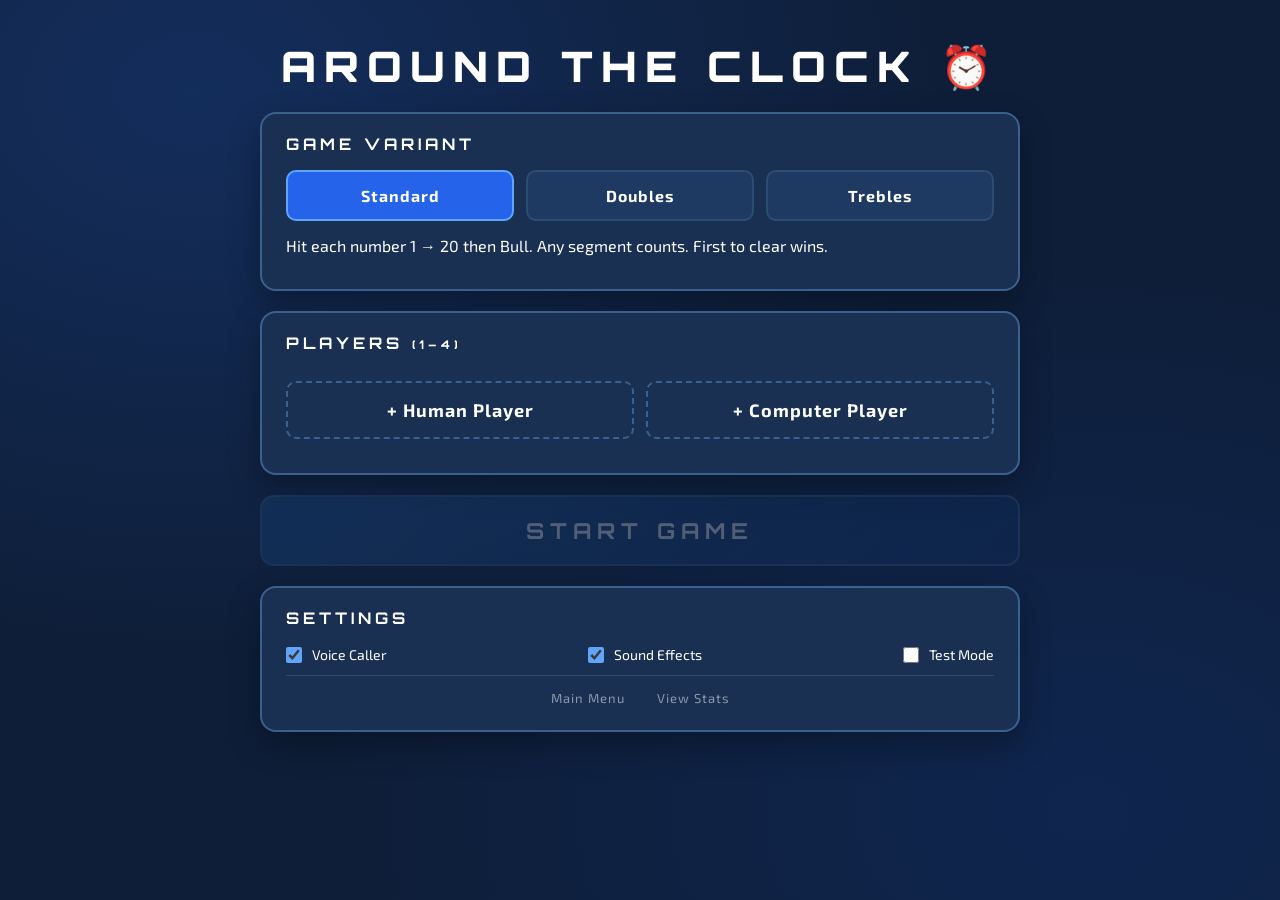
==== games/around-the-clock.html @ b49668da "Adjusting Cricket" ====
<!DOCTYPE html>
<html lang="en">
<head>
<meta charset="UTF-8">
<meta name="viewport" content="width=device-width, initial-scale=1.0">
<title>Around the Clock — Autodarts</title>
<link rel="icon" href="data:image/svg+xml,<svg xmlns=%22http://www.w3.org/2000/svg%22 viewBox=%220 0 100 100%22><text y=%22.9em%22 font-size=%2290%22>⏰</text></svg>">
<link href="https://fonts.googleapis.com/css2?family=Orbitron:wght@400;700;900&family=Exo+2:wght@300;400;600;700;900&family=Share+Tech+Mono&display=swap" rel="stylesheet">
<link rel="stylesheet" href="../assets/css/game.css">
<script src="../assets/js/autodarts.js"></script>
<script src="../assets/js/utils.js"></script>
<script src="../assets/js/bots.js"></script>
<link rel="stylesheet" href="../assets/css/aroundtheclock.css">
</head>
<body>

<!-- SETUP -->
<div id="setup" class="screen active">
  <div class="setup-title">AROUND THE CLOCK <span>⏰</span></div>

  <div class="setup-card">
    <h3>Game Variant</h3>
    <div class="variant-grid">
      <button class="variant-btn sel" data-v="standard" onclick="selectVariant('standard',this)">Standard</button>
      <button class="variant-btn" data-v="doubles" onclick="selectVariant('doubles',this)">Doubles</button>
      <button class="variant-btn" data-v="trebles" onclick="selectVariant('trebles',this)">Trebles</button>
    </div>
    <div class="variant-desc" id="variant-desc">Hit each number 1 → 20 then Bull. Any segment counts. First to clear wins.</div>
  </div>

  <div class="setup-card">
    <h3>Players <span style="color:var(--muted);font-size:12px;">(1–4)</span></h3>
    <div id="player-list"></div>
    <div class="add-btns">
      <button class="add-btn" onclick="openHumanModal()">+ Human Player</button>
      <button class="add-btn" onclick="openCpuModal()">+ Computer Player</button>
    </div>
    <div id="recent-players" class="recent-players"></div>
  </div>

  <button class="start-btn" id="start-btn" onclick="startGame()" disabled>START GAME</button>

  <div class="setup-card">
    <h3>Settings</h3>
    <div class="settings-grid">
      <label class="setting-row">
        <input type="checkbox" id="voice-toggle" onchange="setVoiceEnabled(this.checked)" checked>
        <span>Voice Caller</span>
      </label>
      <label class="setting-row">
        <input type="checkbox" id="sfx-toggle" onchange="setSfxEnabled(this.checked)" checked>
        <span>Sound Effects</span>
      </label>
      <label class="setting-row">
        <input type="checkbox" id="test-mode-toggle" onchange="setTestMode(this.checked)">
        <span>Test Mode</span>
      </label>
    </div>
    <div class="setting-actions">
      <button class="setting-action-btn" onclick="window.location.href='../index.html'">Main Menu</button>
      <button class="setting-action-btn" onclick="showStatsModal()">View Stats</button>
    </div>
  </div>
</div>

<!-- CPU MODAL -->
<div id="cpu-modal" class="modal-overlay">
  <div class="cpu-modal-box">
    <h2>SELECT OPPONENT</h2>
    <div class="cpu-grid" id="cpu-grid"></div>
    <button class="cpu-modal-cancel" onclick="closeCpuModal()">Cancel</button>
  </div>
</div>

<!-- HUMAN MODAL -->
<div id="human-modal" class="modal-overlay">
  <div class="cpu-modal-box" style="width:min(420px,96vw);">
    <h2>ADD HUMAN PLAYER</h2>
    <input type="text" id="new-human-name" class="modal-input" placeholder="Enter Name" maxlength="14">
    <select id="new-human-flag" class="modal-input" style="cursor:pointer;">
      <option value="sco" selected>Scotland</option>
      <option value="eng">England</option>
      <option value="wal">Wales</option>
      <option value="ned">Netherlands</option>
    </select>
    <div style="display:flex;gap:14px;margin-top:10px;">
      <button class="win-btn win-btn-primary" onclick="confirmAddHuman()">ADD PLAYER</button>
      <button class="win-btn" onclick="closeHumanModal()">CANCEL</button>
    </div>
  </div>
</div>

<!-- GAME -->
<div id="game" class="screen">
  <div id="atc-board">
    <div class="atc-tiles" id="atc-tiles"></div>
  </div>

  <div id="side-panel">
    <div>
      <div class="panel-label">Current Turn</div>
      <div class="turn-info">
        <div class="turn-player" id="turn-player-name">—</div>
        <div class="turn-sub" id="turn-sub">Throw your darts</div>
      </div>
    </div>

    <div>
      <div class="panel-label">Darts</div>
      <div class="dart-slots" id="dart-slots">
        <div class="dart-slot" id="ds0"><div class="dart-slot-label">1ST</div><div class="dart-slot-val">—</div></div>
        <div class="dart-slot" id="ds1"><div class="dart-slot-label">2ND</div><div class="dart-slot-val">—</div></div>
        <div class="dart-slot" id="ds2"><div class="dart-slot-label">3RD</div><div class="dart-slot-val">—</div></div>
      </div>
    </div>

    <div>
      <div class="panel-label">Aim For</div>
      <div class="target-box">
        <div class="target-label">TARGET</div>
        <div class="target-val" id="target-val">1</div>
      </div>
    </div>

    <div>
      <div class="panel-label">Round</div>
      <div class="round-box">
        <div class="round-num" id="round-num">1</div>
        <div class="round-sub">ROUND</div>
      </div>
    </div>

    <div class="variant-badge" id="game-variant-badge">STANDARD</div>

    <div>
      <div class="panel-label">Manual Input</div>
      <div class="keypad-wrap">
        <div class="keypad-row">
          <button class="kp-btn" onclick="manualDart(1)">1</button>
          <button class="kp-btn" onclick="manualDart(2)">2</button>
          <button class="kp-btn" onclick="manualDart(3)">3</button>
          <button class="kp-btn" onclick="manualDart(4)">4</button>
          <button class="kp-btn" onclick="manualDart(5)">5</button>
        </div>
        <div class="keypad-row">
          <button class="kp-btn" onclick="manualDart(6)">6</button>
          <button class="kp-btn" onclick="manualDart(7)">7</button>
          <button class="kp-btn" onclick="manualDart(8)">8</button>
          <button class="kp-btn" onclick="manualDart(9)">9</button>
          <button class="kp-btn" onclick="manualDart(10)">10</button>
        </div>
        <div class="keypad-row">
          <button class="kp-btn" onclick="manualDart(11)">11</button>
          <button class="kp-btn" onclick="manualDart(12)">12</button>
          <button class="kp-btn" onclick="manualDart(13)">13</button>
          <button class="kp-btn" onclick="manualDart(14)">14</button>
          <button class="kp-btn" onclick="manualDart(15)">15</button>
        </div>
        <div class="keypad-row">
          <button class="kp-btn" onclick="manualDart(16)">16</button>
          <button class="kp-btn" onclick="manualDart(17)">17</button>
          <button class="kp-btn" onclick="manualDart(18)">18</button>
          <button class="kp-btn" onclick="manualDart(19)">19</button>
          <button class="kp-btn" onclick="manualDart(20)">20</button>
        </div>
        <div class="keypad-row">
          <button class="kp-btn" onclick="manualDart(25)" style="flex:2;">BULL</button>
          <button class="kp-btn kp-miss" onclick="manualDart(0)">MISS</button>
          <button class="kp-btn kp-undo" onclick="undoLastDart()">UNDO</button>
        </div>
        <div class="keypad-row">
          <button class="kp-btn kp-mod" id="mod-double" onclick="toggleKeypadMod(2)">DOUBLE</button>
          <button class="kp-btn kp-mod" id="mod-treble" onclick="toggleKeypadMod(3)">TREBLE</button>
        </div>
      </div>
    </div>

    <div class="game-ws">
      <div class="ws-dot" id="game-ws-dot"></div>
      <div class="ws-label" id="game-ws-label">Not Connected</div>
    </div>
    <button class="end-btn" id="next-player-btn" onclick="advanceTurn()" style="display:none;border-color:var(--green);color:var(--green);">NEXT PLAYER →</button>
    <button class="end-btn" onclick="showLog()" style="margin-bottom:8px;border-color:var(--amber);color:var(--amber);">Show Throw Log</button>
    <button class="end-btn" onclick="endGame()">End Game</button>
  </div>
</div>

<!-- WINNER -->
<div id="winner" class="screen">
  <div class="winner-layout">
    <div class="win-card" style="width:100%;">
      <div class="win-trophy">🏆</div>
      <div class="win-label">WINNER</div>
      <div class="win-name" id="win-name">—</div>
      <div class="win-score" id="win-details">—</div>
    </div>
    <div id="win-others"></div>

    <div class="setup-card" style="width:100%;margin-top:4px;">
      <h3>Next Match Roster</h3>
      <div id="player-list-winner"></div>
      <div class="add-btns">
        <button class="add-btn" onclick="openHumanModal()">+ Human Player</button>
        <button class="add-btn" onclick="openCpuModal()">+ Computer Player</button>
      </div>
      <div id="recent-players-winner" class="recent-players"></div>
    </div>

    <div id="cpu-auto-msg" style="display:none;text-align:center;color:var(--muted);font-family:'Share Tech Mono',monospace;font-size:13px;padding:4px 0;"></div>
    <div class="win-buttons">
      <button class="win-btn win-btn-primary" id="next-leg-btn" onclick="nextLeg()" style="font-size:18px;padding:20px;">PLAY NEXT LEG</button>
      <button class="win-btn" id="cpu-stop-btn" onclick="stopCpuAuto()" style="display:none;border-color:var(--amber);color:var(--amber);">STOP AUTO</button>
      <button class="win-btn win-btn-danger" onclick="goToMenu()">MENU</button>
    </div>
  </div>
</div>

<!-- LOG MODAL -->
<div id="log-modal" style="display:none;position:fixed;inset:0;background:rgba(0,0,0,.85);z-index:999;align-items:center;justify-content:center;flex-direction:column;padding:20px;backdrop-filter:blur(4px);">
  <h2 style="color:var(--blue);font-family:'Orbitron',monospace;margin-bottom:16px;">Raw Throw Log</h2>
  <textarea id="log-output" style="width:min(800px,90%);height:60vh;background:var(--bg2);color:var(--green);font-family:'Share Tech Mono',monospace;padding:16px;border:2px solid var(--border2);border-radius:12px;outline:none;resize:none;"></textarea>
  <div style="display:flex;gap:14px;margin-top:20px;">
    <button class="win-btn win-btn-primary" onclick="copyLog()">Copy to Clipboard</button>
    <button class="win-btn" onclick="closeLog()">Close</button>
  </div>
</div>

<!-- STATS MODAL -->
<div id="stats-modal" class="modal-overlay" style="display:none;">
  <div class="stats-modal-box">
    <h2>PLAYER STATS</h2>
    <div id="stats-content"></div>
    <div style="display:flex;gap:12px;margin-top:20px;justify-content:center;">
      <button class="win-btn" onclick="closeStatsModal()">CLOSE</button>
    </div>
  </div>
</div>

<div id="confetti"></div>
<div id="announce"></div>
<script src="../assets/js/aroundtheclock.js"></script>
</body>
</html>
---- assets/css/game.css ----
/* game.css — Shared CSS for all DartBot games */

/* ── RESET ────────────────────────────────────────────────── */
*, *::before, *::after { box-sizing: border-box; margin: 0; padding: 0; }

/* ── THEME ────────────────────────────────────────────────── */
:root {
  --bg:#0e1e38;
  --bg2:#122540;
  --surface:#1a3052;
  --surface2:#1f3a62;
  --border:#2c4d72;
  --border2:#3a618e;
  --gold:#fcd34d;
  --gold-dim:#b45309;
  --text:#ffffff;
  --muted:#ffffff;
  --green:#34d399;
  --green2:#059669;
  --green3:#022c20;
  --red:#f87171;
  --red2:#991b1b;
  --amber:#fbbf24;
  --blue:#60a5fa;
  --blue2:#2563eb;
  --white:#ffffff;
  --cyan:#22d3ee;
}

body {
  background: var(--bg);
  background-image:
    radial-gradient(ellipse at 15% 10%, rgba(40,100,220,.22) 0%, transparent 50%),
    radial-gradient(ellipse at 85% 90%, rgba(20,70,180,.18) 0%, transparent 50%);
  color: var(--text);
  font-family: 'Exo 2', sans-serif;
  height: 100vh;
  overflow: hidden;
  user-select: none;
}

/* ── SCREEN SYSTEM ────────────────────────────────────────── */
.screen { display: none; width: 100vw; height: 100vh; }
.screen.active { display: flex; }

/* ── SCROLLBAR ────────────────────────────────────────────── */
::-webkit-scrollbar { width: 4px; }
::-webkit-scrollbar-thumb { background: rgba(255,255,255,.15); border-radius: 2px; }

/* ── SETUP SCREEN ─────────────────────────────────────────── */
#setup {
  flex-direction: column;
  align-items: center;
  justify-content: flex-start;
  padding: 32px 24px;
  overflow-y: auto;
  gap: 20px;
}
.setup-title {
  font-family: 'Orbitron', monospace;
  font-size: 42px; font-weight: 900;
  color: #fff;
  letter-spacing: 8px;
  flex-shrink: 0;
  padding-top: 8px;
}
.setup-title span { color: #fff; }

.setup-card {
  width: 100%; max-width: 760px;
  background: var(--surface);
  border: 2px solid var(--border2);
  border-radius: 16px;
  padding: 20px 24px;
  flex-shrink: 0;
  box-shadow: 0 12px 32px rgba(0,0,0,0.3);
}
.setup-card h3 {
  font-family: 'Orbitron', monospace;
  font-size: 16px; letter-spacing: 4px;
  color: #fff;
  text-transform: uppercase;
  margin-bottom: 16px;
}

/* ── VARIANT / RULES SELECTOR ─────────────────────────────── */
.variant-grid { display: flex; gap: 12px; flex-wrap: wrap; }
.variant-btn {
  flex: 1; min-width: 130px;
  padding: 14px 12px;
  background: var(--surface2);
  border: 2px solid var(--border);
  border-radius: 10px;
  color: var(--muted);
  font-family: 'Exo 2', sans-serif;
  font-size: 16px; font-weight: 700;
  cursor: pointer; transition: all .18s;
  text-align: center; letter-spacing: 1px;
}
.variant-btn:hover { border-color: var(--blue); color: var(--text); }
.variant-btn.sel { background: var(--blue2); border-color: var(--blue); color: var(--white); }
.variant-desc {
  margin-top: 12px; font-size: 16px; color: #fff;
  line-height: 1.6; min-height: 36px;
}

/* ── PLAYERS CARD ─────────────────────────────────────────── */
#player-list { display: flex; flex-direction: column; gap: 10px; }
.player-row {
  display: flex; align-items: center; gap: 14px;
  background: var(--surface2);
  border: 2px solid var(--border);
  border-radius: 10px;
  padding: 10px 16px;
}
.flag-wrap { width: 42px; height: 28px; flex-shrink: 0; display: flex; align-items: center; justify-content: center; }
.player-row-name { font-size: 20px; font-weight: 700; color: var(--text); flex: 1; }
.player-row-badge {
  font-size: 12px; letter-spacing: 2px; font-weight: 800;
  padding: 4px 12px; border-radius: 12px;
}
.badge-human { background: rgba(80,144,224,.15); color: #fff; border: 1px solid rgba(80,144,224,.3); }
.badge-cpu { background: rgba(200,168,75,.15); color: #fff; border: 1px solid rgba(200,168,75,.3); }
.remove-btn {
  background: none; border: none; color: var(--muted); cursor: pointer;
  font-size: 28px; width: 48px; height: 48px;
  display: flex; align-items: center; justify-content: center;
  border-radius: 6px; transition: all .15s;
}
.remove-btn:hover { color: var(--red); background: rgba(224,72,72,.1); }

.add-btns { display: flex; gap: 12px; margin-top: 12px; }
.add-btn {
  flex: 1; padding: 16px;
  background: none; border: 2px dashed var(--border2);
  border-radius: 10px; color: var(--muted);
  font-family: 'Exo 2', sans-serif; font-size: 18px; font-weight: 700;
  cursor: pointer; transition: all .2s; letter-spacing: 1px;
}
.add-btn:hover { border-color: var(--blue); color: var(--blue); }
.add-btn:disabled { opacity: .3; cursor: not-allowed; }

/* ── RECENT PLAYERS ───────────────────────────────────────── */
.recent-players { margin-top: 14px; display: flex; flex-wrap: wrap; align-items: center; gap: 10px; min-height: 0; }
.recent-label { font-size: 13px; letter-spacing: 2px; text-transform: uppercase; color: var(--muted); margin-right: 4px; }
.recent-chip {
  background: var(--surface2); border: 2px solid var(--border2);
  border-radius: 30px; padding: 12px 20px;
  color: var(--text); font-family: 'Exo 2', sans-serif;
  font-size: 16px; font-weight: 700; cursor: pointer;
  transition: all .15s; display: flex; align-items: center; gap: 6px;
}
.recent-chip:hover { border-color: var(--blue); color: var(--blue); }
.chip-stat { font-size: 14px; color: var(--muted); font-weight: 400; }

/* ── MODALS ───────────────────────────────────────────────── */
.modal-overlay {
  display: none; position: fixed; inset: 0;
  background: rgba(0,0,0,.85); backdrop-filter: blur(6px);
  z-index: 200; align-items: center; justify-content: center;
}
.modal-overlay.open { display: flex; }
.modal-input {
  width: 100%; background: var(--surface); border: 2px solid var(--border2);
  color: var(--text); font-family: 'Exo 2', sans-serif; font-size: 18px; font-weight: 700;
  padding: 14px; border-radius: 10px; outline: none; margin-bottom: 16px;
}
.modal-input:focus { border-color: var(--blue); }
.cpu-modal-box {
  background: var(--bg2);
  border: 2px solid var(--border2);
  border-radius: 18px; padding: 28px;
  width: min(680px, 96vw); max-height: 85vh; overflow-y: auto;
}
.cpu-modal-box h2 {
  font-family: 'Orbitron', monospace; font-size: 16px;
  letter-spacing: 4px; color: #fff; margin-bottom: 20px;
}
.cpu-grid {
  display: grid;
  grid-template-columns: repeat(auto-fill, minmax(160px, 1fr));
  gap: 14px;
}
.cpu-pick-card {
  background: var(--surface); border: 2px solid var(--border2);
  border-radius: 12px; padding: 18px 14px;
  cursor: pointer; transition: all .18s;
  text-align: center; display: flex; flex-direction: column; align-items: center; gap: 10px;
}
.cpu-pick-card:hover { border-color: var(--gold); transform: translateY(-3px); box-shadow: 0 8px 24px rgba(200,168,75,.2); }
.cpu-pick-name { font-size: 16px; font-weight: 800; color: var(--text); }
.cpu-pick-mpr { font-size: 14px; color: #fff; font-weight: 700; }
.cpu-mpr-bar { width: 90%; height: 6px; background: var(--surface2); border-radius: 3px; overflow: hidden; }
.cpu-mpr-fill { height: 100%; background: linear-gradient(90deg, var(--blue2), var(--blue)); border-radius: 3px; }
.cpu-modal-cancel {
  margin-top: 20px; width: 100%; padding: 12px;
  background: none; border: 2px solid var(--border2);
  border-radius: 10px; color: var(--muted);
  font-family: 'Exo 2', sans-serif; font-size: 15px; font-weight: 700;
  cursor: pointer; transition: all .2s;
}
.cpu-modal-cancel:hover { border-color: var(--red); color: var(--red); }

/* ── START BUTTON ─────────────────────────────────────────── */
.start-btn {
  width: 100%; max-width: 760px;
  padding: 20px;
  background: linear-gradient(135deg, #1e5090, #0f2e60);
  border: 2px solid #93c5fd;
  border-radius: 14px;
  color: var(--white);
  font-family: 'Orbitron', monospace;
  font-size: 22px; letter-spacing: 6px; font-weight: 700;
  cursor: pointer;
  box-shadow: 0 6px 0 #09152a, 0 0 28px rgba(96,165,250,.5), 0 12px 32px rgba(96,165,250,.3);
  transition: all .2s; flex-shrink: 0;
}
.start-btn:hover { transform: translateY(-3px); box-shadow: 0 9px 0 #09152a, 0 0 42px rgba(96,165,250,.65), 0 16px 42px rgba(96,165,250,.4); }
.start-btn:disabled { opacity: .28; cursor: not-allowed; transform: none; box-shadow: none; border-color: var(--border2); }

/* ── SETTINGS CARD ────────────────────────────────────────── */
.settings-grid {
  display: flex; flex-direction: row;
  justify-content: space-between;
  gap: 10px;
}
.setting-row {
  display: flex; align-items: center; gap: 10px;
  cursor: pointer; font-size: 14px; color: var(--muted);
  padding: 2px 0;
}
.setting-row input[type="checkbox"] {
  width: 16px; height: 16px; accent-color: var(--blue);
  cursor: pointer; flex-shrink: 0;
}
.setting-actions {
  display: flex; justify-content: center; gap: 32px;
  margin-top: 10px; padding-top: 10px;
  border-top: 1px solid var(--border);
}
.setting-action-btn {
  background: none; border: none;
  color: var(--muted); opacity: .5;
  font-family: 'Exo 2', sans-serif; font-size: 13px; letter-spacing: 1px;
  cursor: pointer; padding: 4px 0;
  transition: opacity .15s, color .15s;
}
.setting-action-btn:hover { opacity: 1; color: var(--blue); }

/* ── STATS MODAL ──────────────────────────────────────────── */
.stats-modal-box {
  background: var(--surface);
  border: 2px solid var(--border2);
  border-radius: 18px;
  padding: 28px 24px 20px;
  width: min(680px, 96vw);
  max-height: 85vh;
  overflow-y: auto;
  display: flex;
  flex-direction: column;
  gap: 16px;
}
.stats-modal-box h2 {
  font-family: 'Orbitron', monospace;
  color: var(--blue);
  letter-spacing: 4px;
  font-size: 18px;
  text-align: center;
}
.stats-table { width: 100%; border-collapse: collapse; font-size: 14px; }
.stats-table th {
  font-family: 'Orbitron', monospace;
  font-size: 11px; letter-spacing: 2px;
  color: var(--muted); opacity: .7;
  padding: 8px 10px;
  border-bottom: 1px solid var(--border);
  text-align: left;
}
.stats-table td {
  padding: 10px 10px;
  border-bottom: 1px solid rgba(44,77,114,.4);
  color: var(--text);
  vertical-align: middle;
}
.stats-table tbody tr:hover td { background: rgba(96,165,250,.05); }
.stats-rank { color: var(--muted); opacity: .5; font-size: 12px; width: 24px; }
.stats-name { font-weight: 600; display: flex; align-items: center; gap: 8px; }
.stats-mpr { font-family: 'Share Tech Mono', monospace; color: var(--gold); font-size: 15px; font-weight: 700; }
.stats-empty { color: var(--muted); opacity: .6; text-align: center; padding: 32px 0; font-size: 14px; }

/* ── WS STATUS ────────────────────────────────────────────── */
.ws-row { display: flex; align-items: center; gap: 10px; }
.ws-dot { width: 12px; height: 12px; border-radius: 50%; background: #222; transition: background .3s; flex-shrink: 0; }
.ws-dot.on { background: var(--cyan); box-shadow: 0 0 12px var(--cyan); }
.ws-label { font-size: 14px; color: var(--muted); }

/* ── WINNER SCREEN ────────────────────────────────────────── */
#winner { flex-direction: column; align-items: center; justify-content: center; gap: 24px; }
.winner-layout {
  display: flex; flex-direction: column; align-items: center;
  gap: 16px; max-width: 760px; width: 92%; padding: 24px;
  overflow-y: auto; max-height: 100vh;
}
.win-card {
  background: var(--surface); border: 2px solid var(--gold);
  border-radius: 24px; padding: 56px 64px; text-align: center;
  animation: winPop .5s cubic-bezier(.34,1.56,.64,1);
  box-shadow: 0 0 80px rgba(200,168,75,.25);
}
@keyframes winPop { from { transform: scale(.6); opacity: 0; } to { transform: scale(1); opacity: 1; } }
.win-trophy { font-size: 72px; margin-bottom: 16px; }
.win-label { font-family: 'Orbitron', monospace; font-size: 16px; letter-spacing: 6px; color: #fff; margin-bottom: 12px; }
.win-name { font-family: 'Orbitron', monospace; font-size: 48px; font-weight: 900; color: #fff; }
.win-score { font-family: 'Share Tech Mono', monospace; font-size: 18px; color: #fff; margin-top: 12px; }
#win-others { display: flex; flex-wrap: wrap; gap: 14px; justify-content: center; width: 100%; }
.win-other-card {
  background: var(--surface); border: 2px solid var(--border2);
  border-radius: 14px; padding: 16px 20px; text-align: center;
  flex: 1; min-width: 140px;
}
.win-other-name { font-size: 18px; font-weight: 700; color: var(--text); }
.win-other-score { font-size: 16px; color: #fff; margin-top: 6px; }
.win-buttons { display: flex; gap: 14px; flex-wrap: wrap; justify-content: center; width: 100%; }
.win-btn {
  flex: 1; min-width: 160px;
  padding: 16px 20px;
  background: var(--surface); border: 2px solid var(--border2);
  border-radius: 12px; color: var(--text);
  font-family: 'Orbitron', monospace; font-size: 14px; letter-spacing: 3px;
  cursor: pointer; transition: all .2s;
}
.win-btn:hover { border-color: var(--blue); color: var(--blue); }
.win-btn-primary { background: linear-gradient(135deg, #1e5090, #0f2e60); border-color: var(--blue); color: var(--white); }
.win-btn-primary:hover { transform: translateY(-3px); box-shadow: 0 8px 24px rgba(96,165,250,.35); }
.win-btn-danger:hover { border-color: var(--red); color: var(--red); }
.cpu-modal-cancel:hover { border-color: var(--red); color: var(--red); }

/* ── ANNOUNCE OVERLAY ─────────────────────────────────────── */
#announce {
  position: fixed; top: 50%; left: 50%;
  transform: translate(-50%, -50%);
  z-index: 300; pointer-events: none;
  font-family: 'Orbitron', monospace; font-weight: 900;
  font-size: 80px; line-height: 1;
  text-align: center;
  opacity: 0; transition: opacity .2s;
  text-shadow: 0 0 60px currentColor;
}
#announce.show { opacity: 1; }

/* ── CONFETTI ─────────────────────────────────────────────── */
#confetti { position: fixed; inset: 0; pointer-events: none; z-index: 50; }
.cf { position: absolute; top: -20px; animation: cfall linear infinite; }
@keyframes cfall {
  0%   { transform: translateY(0)     rotate(0deg);   opacity: 1; }
  100% { transform: translateY(110vh) rotate(720deg); opacity: 0; }
}

/* ── BROADCAST EVENT OVERLAY ──────────────────────────────── */
#broadcast-event {
  position: fixed; left: 50%; top: 50%;
  transform: translate(-50%, -50%) scale(.82);
  z-index: 320; pointer-events: none;
  width: min(940px, 88vw); min-height: 220px;
  display: flex; flex-direction: column; align-items: center; justify-content: center;
  padding: 28px 42px; opacity: 0; color: #fff; text-align: center;
  font-family: 'Orbitron', monospace;
  border-top: 4px solid transparent; border-bottom: 4px solid transparent;
  background: linear-gradient(90deg, transparent, rgba(10,24,45,.92) 16%, rgba(10,24,45,.97) 84%, transparent);
  text-shadow: 0 0 34px currentColor;
  transition: opacity .15s ease, transform .28s cubic-bezier(.175,.885,.32,1.275);
}
#broadcast-event.show { opacity: 1; transform: translate(-50%, -50%) scale(1); }
#broadcast-event.score { color: var(--gold); border-color: rgba(252,211,77,.8); }
#broadcast-event.open, #broadcast-event.close { color: var(--green); border-color: rgba(52,211,153,.85); }
#broadcast-event.dead, #broadcast-event.miss { color: var(--red); border-color: rgba(248,113,113,.72); }
.be-kicker { font-size: 18px; font-weight: 700; letter-spacing: 7px; text-transform: uppercase; margin-bottom: 12px; opacity: .92; }
.be-main { font-size: clamp(64px,9vw,140px); font-weight: 900; line-height: .95; letter-spacing: 2px; max-width: 100%; overflow-wrap: anywhere; }
.be-sub { margin-top: 16px; font-family: 'Exo 2', sans-serif; font-size: clamp(24px,3vw,44px); font-weight: 900; letter-spacing: 1px; color: #fff; text-shadow: 0 0 24px rgba(255,255,255,.55); }
---- assets/css/aroundtheclock.css ----
/* aroundtheclock.css — game-screen styles */
/* Setup, modals, winner screen, shared UI: see game.css */

#game { flex-direction: row; height: 100vh; overflow: hidden; }

/* ── BOARD ────────────────────────────────────────────────── */
#atc-board {
  flex: 1;
  display: flex; flex-direction: column;
  padding: 16px;
  overflow: hidden;
  min-width: 0;
}

.atc-tiles {
  display: grid;
  gap: 14px;
  flex: 1;
  min-height: 0;
}
.atc-tiles.players-1 { grid-template-columns: 1fr; }
.atc-tiles.players-2 { grid-template-columns: 1fr 1fr; }
.atc-tiles.players-3 { grid-template-columns: 1fr 1fr 1fr; }
.atc-tiles.players-4 { grid-template-columns: 1fr 1fr; grid-template-rows: 1fr 1fr; }

.atc-tile {
  background: var(--surface);
  border: 2px solid var(--border);
  border-radius: 16px;
  padding: 18px 20px;
  display: flex; flex-direction: column;
  gap: 12px;
  position: relative;
  transition: all .25s;
  overflow: hidden;
  min-height: 0;
}
.atc-tile.active {
  border-color: var(--blue);
  background: rgba(96,165,250,.06);
  box-shadow: 0 0 32px rgba(96,165,250,.18);
}
.atc-tile.winner {
  border-color: var(--gold);
  background: rgba(252,211,77,.08);
  box-shadow: 0 0 36px rgba(252,211,77,.25);
}

.atc-tile-header {
  display: flex; align-items: center; gap: 10px;
  flex-shrink: 0;
}
.atc-tile-flag { width: 36px; height: 24px; flex-shrink: 0; display: flex; align-items: center; justify-content: center; }
.atc-tile-name {
  font-family: 'Orbitron', monospace;
  font-size: 18px; font-weight: 800;
  color: #fff; flex: 1;
  letter-spacing: 1px;
  white-space: nowrap; overflow: hidden; text-overflow: ellipsis;
}
.atc-tile-stats {
  font-family: 'Share Tech Mono', monospace;
  font-size: 12px; color: var(--muted);
  letter-spacing: 1px;
}

.atc-target-display {
  display: flex; flex-direction: column;
  align-items: center; justify-content: center;
  flex: 1; min-height: 0;
  text-align: center;
  gap: 4px;
}
.atc-target-label {
  font-size: 11px; letter-spacing: 4px;
  color: var(--muted);
  text-transform: uppercase;
}
.atc-target-num {
  font-family: 'Orbitron', monospace;
  font-size: clamp(48px, 9vw, 120px);
  font-weight: 900;
  line-height: .95;
  color: #fff;
  transition: color .25s, text-shadow .25s;
}
.atc-tile.active .atc-target-num {
  color: var(--blue);
  text-shadow: 0 0 40px rgba(96,165,250,.6);
}
.atc-tile.winner .atc-target-num {
  color: var(--gold);
}
.atc-target-num.bull-target {
  color: var(--gold);
  text-shadow: 0 0 40px rgba(252,211,77,.6);
}
.atc-target-num.advanced {
  animation: targetPop .45s cubic-bezier(.34,1.56,.64,1);
}
@keyframes targetPop {
  0%   { transform: scale(.5);  opacity: 0; }
  60%  { transform: scale(1.15); opacity: 1; }
  100% { transform: scale(1);   opacity: 1; }
}

.atc-progress {
  display: grid;
  grid-template-columns: repeat(21, 1fr);
  gap: 3px;
  flex-shrink: 0;
}
.atc-progress-cell {
  aspect-ratio: 1;
  background: var(--surface2);
  border: 1px solid var(--border);
  border-radius: 3px;
  display: flex; align-items: center; justify-content: center;
  font-family: 'Share Tech Mono', monospace;
  font-size: clamp(8px, .9vw, 11px);
  color: var(--muted);
  opacity: .5;
  transition: all .2s;
}
.atc-progress-cell.cleared {
  background: rgba(52,211,153,.18);
  border-color: rgba(52,211,153,.6);
  color: var(--green);
  opacity: 1;
}
.atc-progress-cell.current {
  background: rgba(96,165,250,.24);
  border-color: var(--blue);
  color: #fff;
  opacity: 1;
  box-shadow: 0 0 12px rgba(96,165,250,.45);
}
.atc-progress-cell.bull { color: var(--gold); }
.atc-progress-cell.bull.cleared {
  background: rgba(252,211,77,.5);
  border-color: var(--gold);
  color: #fff;
}
.atc-progress-cell.bull.current {
  background: rgba(252,211,77,.4);
  border-color: var(--gold);
  color: #fff;
  box-shadow: 0 0 14px rgba(252,211,77,.6);
}

.atc-tile-footer {
  display: flex; justify-content: space-between;
  font-size: 12px;
  color: var(--muted);
  font-family: 'Share Tech Mono', monospace;
  letter-spacing: 1px;
  flex-shrink: 0;
}
.atc-tile-footer .progress-text { color: var(--blue); font-weight: 700; }

.atc-trophy {
  position: absolute;
  top: 12px; right: 12px;
  font-size: 32px;
  filter: drop-shadow(0 0 12px rgba(252,211,77,.7));
  animation: trophyPop .55s cubic-bezier(.34,1.56,.64,1);
}
@keyframes trophyPop {
  0%   { transform: scale(0)   rotate(-30deg); opacity: 0; }
  100% { transform: scale(1)   rotate(0deg);   opacity: 1; }
}

/* ── SIDE PANEL ───────────────────────────────────────────── */
#side-panel {
  width: 260px; flex-shrink: 0;
  background: var(--surface);
  border-left: 2px solid var(--border2);
  display: flex; flex-direction: column;
  padding: 16px; gap: 14px; overflow: hidden;
}
.panel-label {
  font-family: 'Orbitron', monospace;
  font-size: 13px; letter-spacing: 4px; color: var(--muted);
  text-transform: uppercase; margin-bottom: 6px;
}

.dart-slots { display: flex; gap: 8px; flex-direction: column; }
.dart-slot {
  flex: 1; background: var(--surface2);
  border: 2px solid var(--border);
  border-radius: 10px; padding: 10px 6px;
  text-align: center;
  font-family: 'Share Tech Mono', monospace;
  font-size: 16px; color: var(--muted);
  min-height: 50px; display: flex;
  align-items: center; justify-content: space-between;
  transition: all .25s;
}
.dart-slot.hit    { border-color: var(--blue);  color: #fff; background: rgba(96,165,250,.08); }
.dart-slot.scored { border-color: var(--green); color: #fff; background: rgba(52,211,153,.14); }
.dart-slot.miss   { border-color: var(--red2);  color: #fff; }
.dart-slot-label  { font-size: 13px; color: var(--muted); letter-spacing: 2px; }
.dart-slot-val    { font-size: 20px; font-weight: 700; line-height: 1.1; width: 60%; text-align: right; }

.turn-info {
  background: var(--surface2); border: 2px solid var(--border);
  border-radius: 10px; padding: 12px; text-align: center;
}
.turn-player { font-size: 22px; font-weight: 800; color: var(--white); white-space: nowrap; overflow: hidden; text-overflow: ellipsis; }
.turn-player.cpu-turn { color: #fff; }
.turn-sub { font-size: 13px; color: var(--muted); margin-top: 4px; }

.target-box {
  background: rgba(14,35,80,.5);
  border: 2px solid var(--blue2);
  border-radius: 10px; padding: 12px;
  text-align: center;
}
.target-label { font-size: 11px; letter-spacing: 3px; color: var(--muted); }
.target-val {
  font-family: 'Orbitron', monospace;
  font-size: 38px; font-weight: 900;
  color: #fff; margin-top: 4px;
}
.target-val.bull { color: var(--gold); }

.round-box {
  background: var(--surface2); border: 2px solid var(--border);
  border-radius: 10px; padding: 10px; text-align: center;
}
.round-num { font-family: 'Orbitron', monospace; font-size: 36px; font-weight: 900; color: var(--white); }
.round-sub { font-size: 11px; color: var(--muted); letter-spacing: 3px; }

.variant-badge {
  text-align: center;
  font-family: 'Orbitron', monospace; font-size: 11px;
  letter-spacing: 3px; color: var(--muted);
  padding: 7px;
  border: 2px solid var(--border); border-radius: 8px;
}

.keypad-wrap {
  display: flex; flex-direction: column; gap: 5px;
  background: var(--surface2); border: 2px solid var(--border);
  border-radius: 10px; padding: 7px;
}
.keypad-row { display: flex; gap: 5px; }
.kp-btn {
  flex: 1; padding: 6px 0; background: var(--surface);
  border: 2px solid var(--border2); border-radius: 6px;
  color: var(--text); font-family: 'Exo 2', sans-serif;
  font-size: 12px; font-weight: 700; cursor: pointer; transition: all .15s;
}
.kp-btn:hover  { border-color: var(--blue); color: var(--blue); }
.kp-miss       { color: var(--muted); }
.kp-miss:hover { border-color: var(--red); color: var(--red); }
.kp-mod.active { background: var(--blue2); border-color: var(--blue); color: var(--white); }
.kp-undo       { border-color: var(--amber); color: #fff; }
.kp-undo:hover { background: rgba(251,191,36,.1); border-color: var(--amber); }

.end-btn {
  padding: 11px; background: none;
  border: 2px solid var(--border2); border-radius: 10px;
  color: var(--muted); font-family: 'Exo 2', sans-serif;
  font-size: 13px; font-weight: 700; cursor: pointer;
  transition: all .2s; letter-spacing: 1px;
}
.end-btn:hover { border-color: var(--red); color: var(--red); }

.game-ws { display: flex; align-items: center; gap: 8px; margin-top: auto; }
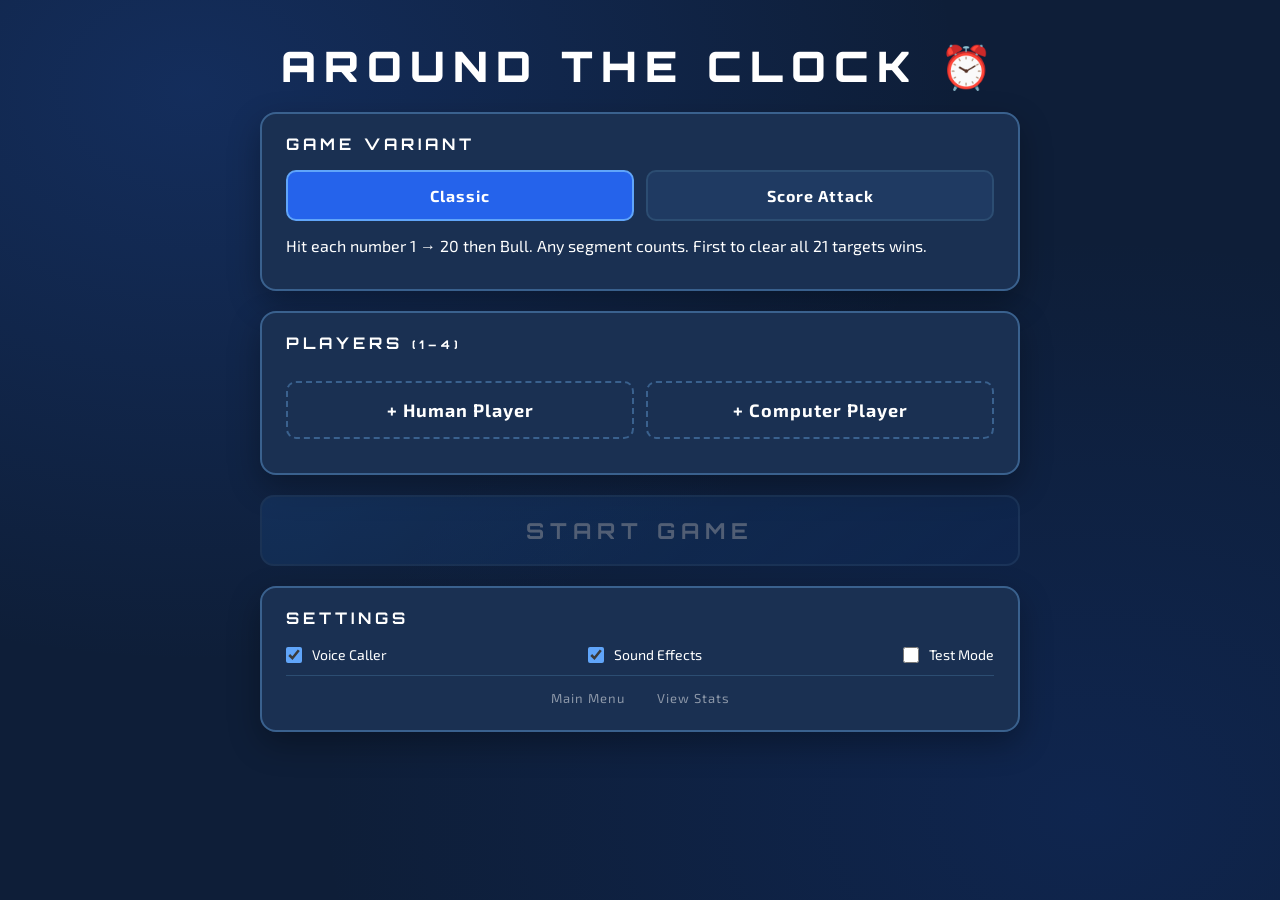
==== commit f9b7eba2: "Adjusting Cricket" ====
--- a/games/around-the-clock.html
+++ b/games/around-the-clock.html
@@ -21,9 +21,8 @@
   <div class="setup-card">
     <h3>Game Variant</h3>
     <div class="variant-grid">
-      <button class="variant-btn sel" data-v="standard" onclick="selectVariant('standard',this)">Standard</button>
-      <button class="variant-btn" data-v="doubles" onclick="selectVariant('doubles',this)">Doubles</button>
-      <button class="variant-btn" data-v="trebles" onclick="selectVariant('trebles',this)">Trebles</button>
+      <button class="variant-btn sel" data-v="classic" onclick="selectVariant('classic',this)">Classic</button>
+      <button class="variant-btn" data-v="scoreattack" onclick="selectVariant('scoreattack',this)">Score Attack</button>
     </div>
     <div class="variant-desc" id="variant-desc">Hit each number 1 → 20 then Bull. Any segment counts. First to clear wins.</div>
   </div>
@@ -130,7 +129,8 @@
       </div>
     </div>
 
-    <div class="variant-badge" id="game-variant-badge">STANDARD</div>
+    <div class="variant-badge" id="game-variant-badge">CLASSIC</div>
+    <div id="leg-badge" class="leg-badge" style="display:none;"></div>
 
     <div>
       <div class="panel-label">Manual Input</div>
@@ -194,6 +194,7 @@
       <div class="win-name" id="win-name">—</div>
       <div class="win-score" id="win-details">—</div>
     </div>
+    <div id="win-session" style="display:none;"></div>
     <div id="win-others"></div>
 
     <div class="setup-card" style="width:100%;margin-top:4px;">
@@ -230,7 +231,8 @@
   <div class="stats-modal-box">
     <h2>PLAYER STATS</h2>
     <div id="stats-content"></div>
-    <div style="display:flex;gap:12px;margin-top:20px;justify-content:center;">
+    <div style="display:flex;gap:12px;margin-top:20px;justify-content:center;flex-wrap:wrap;">
+      <button class="win-btn win-btn-primary" id="stats-cloud-btn" onclick="loadStatsFromCloud()" style="display:none;">&#8635; Load from Cloud</button>
       <button class="win-btn" onclick="closeStatsModal()">CLOSE</button>
     </div>
   </div>
--- a/assets/css/aroundtheclock.css
+++ b/assets/css/aroundtheclock.css
@@ -104,6 +104,24 @@
   100% { transform: scale(1);   opacity: 1; }
 }
 
+/* ── SCORE ATTACK score display (replaces target in tile) ─── */
+.atc-score-num {
+  font-family: 'Orbitron', monospace;
+  font-size: clamp(52px, 10vw, 130px);
+  font-weight: 900;
+  line-height: .95;
+  color: #fff;
+  transition: color .25s;
+}
+.atc-tile.active .atc-score-num {
+  color: var(--green);
+  text-shadow: 0 0 40px rgba(52,211,153,.6);
+}
+.atc-score-num.advanced {
+  animation: targetPop .45s cubic-bezier(.34,1.56,.64,1);
+}
+
+/* ── PROGRESS STRIP ──────────────────────────────────────── */
 .atc-progress {
   display: grid;
   grid-template-columns: repeat(21, 1fr);
@@ -239,6 +257,18 @@
   border: 2px solid var(--border); border-radius: 8px;
 }
 
+/* ── LEG BADGE ───────────────────────────────────────────── */
+.leg-badge {
+  text-align: center;
+  font-family: 'Orbitron', monospace; font-size: 12px;
+  letter-spacing: 3px; color: var(--gold);
+  padding: 6px 10px;
+  border: 2px solid rgba(252,211,77,.4);
+  border-radius: 8px;
+  background: rgba(252,211,77,.07);
+}
+
+/* ── KEYPAD ──────────────────────────────────────────────── */
 .keypad-wrap {
   display: flex; flex-direction: column; gap: 5px;
   background: var(--surface2); border: 2px solid var(--border);
@@ -268,3 +298,21 @@
 .end-btn:hover { border-color: var(--red); color: var(--red); }
 
 .game-ws { display: flex; align-items: center; gap: 8px; margin-top: auto; }
+
+/* ── SESSION SCORE (winner screen) ───────────────────────── */
+#win-session {
+  width: 100%;
+  text-align: center;
+  padding: 10px 0 2px;
+}
+.session-score {
+  font-family: 'Orbitron', monospace;
+  font-size: clamp(16px, 3vw, 22px);
+  font-weight: 700;
+  color: var(--gold);
+  letter-spacing: 2px;
+  text-shadow: 0 0 18px rgba(252,211,77,.4);
+}
+.session-score strong {
+  font-size: 1.25em;
+}
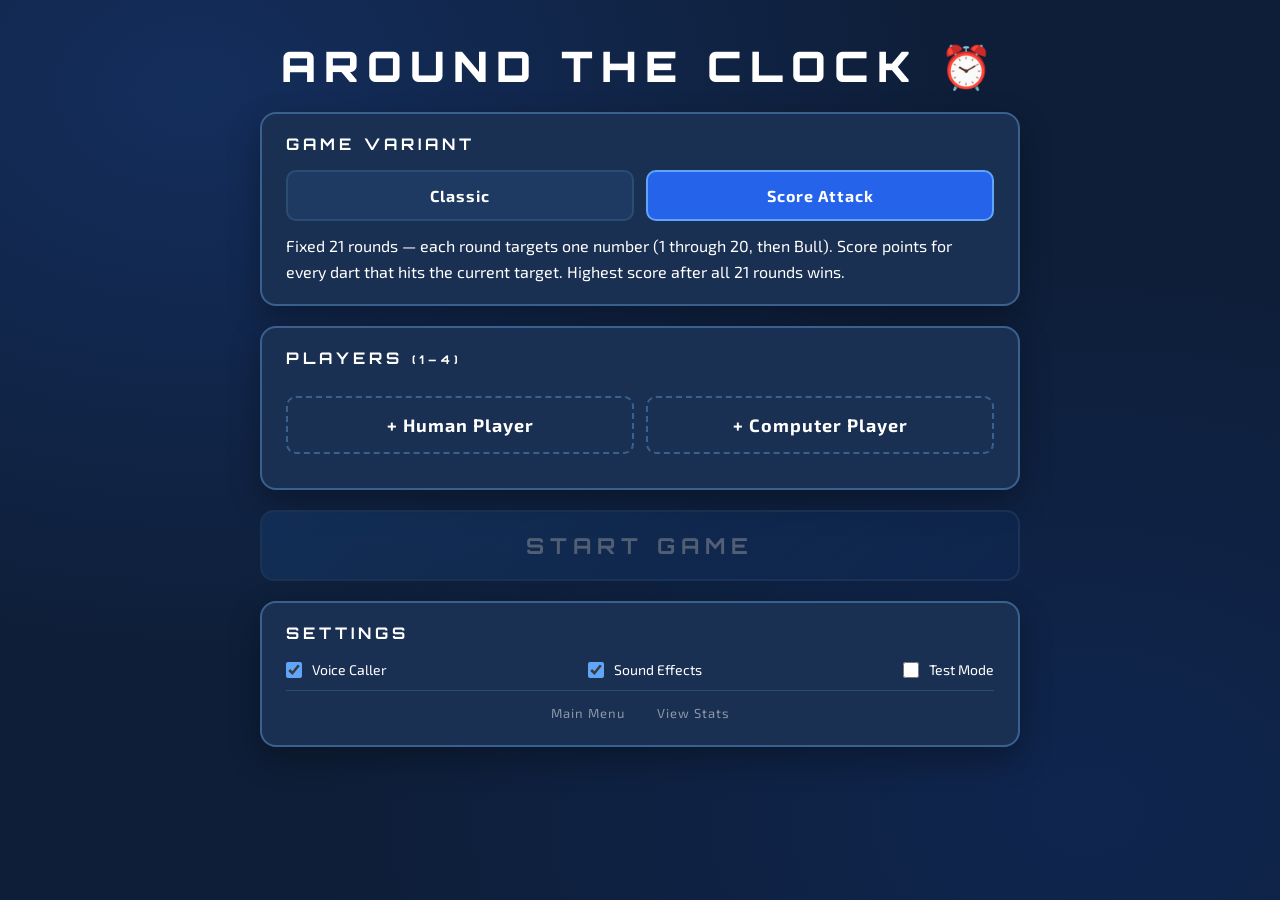
==== commit 8e9a4eee: "Adjusting Cricket" ====
--- a/games/around-the-clock.html
+++ b/games/around-the-clock.html
@@ -21,10 +21,10 @@
   <div class="setup-card">
     <h3>Game Variant</h3>
     <div class="variant-grid">
-      <button class="variant-btn sel" data-v="classic" onclick="selectVariant('classic',this)">Classic</button>
-      <button class="variant-btn" data-v="scoreattack" onclick="selectVariant('scoreattack',this)">Score Attack</button>
-    </div>
-    <div class="variant-desc" id="variant-desc">Hit each number 1 → 20 then Bull. Any segment counts. First to clear wins.</div>
+      <button class="variant-btn" data-v="classic" onclick="selectVariant('classic',this)">Classic</button>
+      <button class="variant-btn sel" data-v="scoreattack" onclick="selectVariant('scoreattack',this)">Score Attack</button>
+    </div>
+    <div class="variant-desc" id="variant-desc">Fixed 21 rounds — each round targets one number (1 through 20, then Bull). Score points for every dart that hits the current target. Highest score after all 21 rounds wins.</div>
   </div>
 
   <div class="setup-card">
@@ -129,7 +129,7 @@
       </div>
     </div>
 
-    <div class="variant-badge" id="game-variant-badge">CLASSIC</div>
+    <div class="variant-badge" id="game-variant-badge">SCORE ATTACK</div>
     <div id="leg-badge" class="leg-badge" style="display:none;"></div>
 
     <div>
@@ -178,6 +178,10 @@
     <div class="game-ws">
       <div class="ws-dot" id="game-ws-dot"></div>
       <div class="ws-label" id="game-ws-label">Not Connected</div>
+    </div>
+    <div style="display:flex;gap:6px;margin-bottom:2px;">
+      <button class="end-btn" style="flex:1;font-size:11px;border-color:var(--muted);color:var(--muted);" onclick="autodartsReset();this.style.borderColor='var(--green)';this.style.color='var(--green)';setTimeout(()=>{this.style.borderColor='';this.style.color=''},700)">RESET</button>
+      <button class="end-btn" style="flex:1;font-size:11px;border-color:var(--muted);color:var(--muted);" onclick="autodartsCalibrate();this.style.borderColor='var(--blue)';this.style.color='var(--blue)';setTimeout(()=>{this.style.borderColor='';this.style.color=''},700)">CALIBRATE</button>
     </div>
     <button class="end-btn" id="next-player-btn" onclick="advanceTurn()" style="display:none;border-color:var(--green);color:var(--green);">NEXT PLAYER →</button>
     <button class="end-btn" onclick="showLog()" style="margin-bottom:8px;border-color:var(--amber);color:var(--amber);">Show Throw Log</button>
@@ -238,6 +242,7 @@
   </div>
 </div>
 
+<div id="round-flash"></div>
 <div id="confetti"></div>
 <div id="announce"></div>
 <script src="../assets/js/aroundtheclock.js"></script>
--- a/assets/css/aroundtheclock.css
+++ b/assets/css/aroundtheclock.css
@@ -51,17 +51,31 @@
   flex-shrink: 0;
 }
 .atc-tile-flag { width: 36px; height: 24px; flex-shrink: 0; display: flex; align-items: center; justify-content: center; }
+.atc-tile-name-block {
+  flex: 1; min-width: 0;
+  display: flex; flex-direction: column; gap: 1px;
+}
 .atc-tile-name {
   font-family: 'Orbitron', monospace;
-  font-size: 18px; font-weight: 800;
-  color: #fff; flex: 1;
+  font-size: clamp(18px, 2.6vw, 34px); font-weight: 800;
+  color: #fff;
   letter-spacing: 1px;
   white-space: nowrap; overflow: hidden; text-overflow: ellipsis;
 }
+.atc-tile-subscore {
+  font-family: 'Orbitron', monospace;
+  font-size: clamp(15px, 2.1vw, 28px); font-weight: 700;
+  color: var(--muted);
+  letter-spacing: 1px;
+  white-space: nowrap; overflow: hidden; text-overflow: ellipsis;
+}
+.atc-tile.active .atc-tile-subscore { color: var(--green); }
+.atc-tile.winner .atc-tile-subscore { color: var(--gold); }
 .atc-tile-stats {
   font-family: 'Share Tech Mono', monospace;
   font-size: 12px; color: var(--muted);
   letter-spacing: 1px;
+  flex-shrink: 0;
 }
 
 .atc-target-display {
